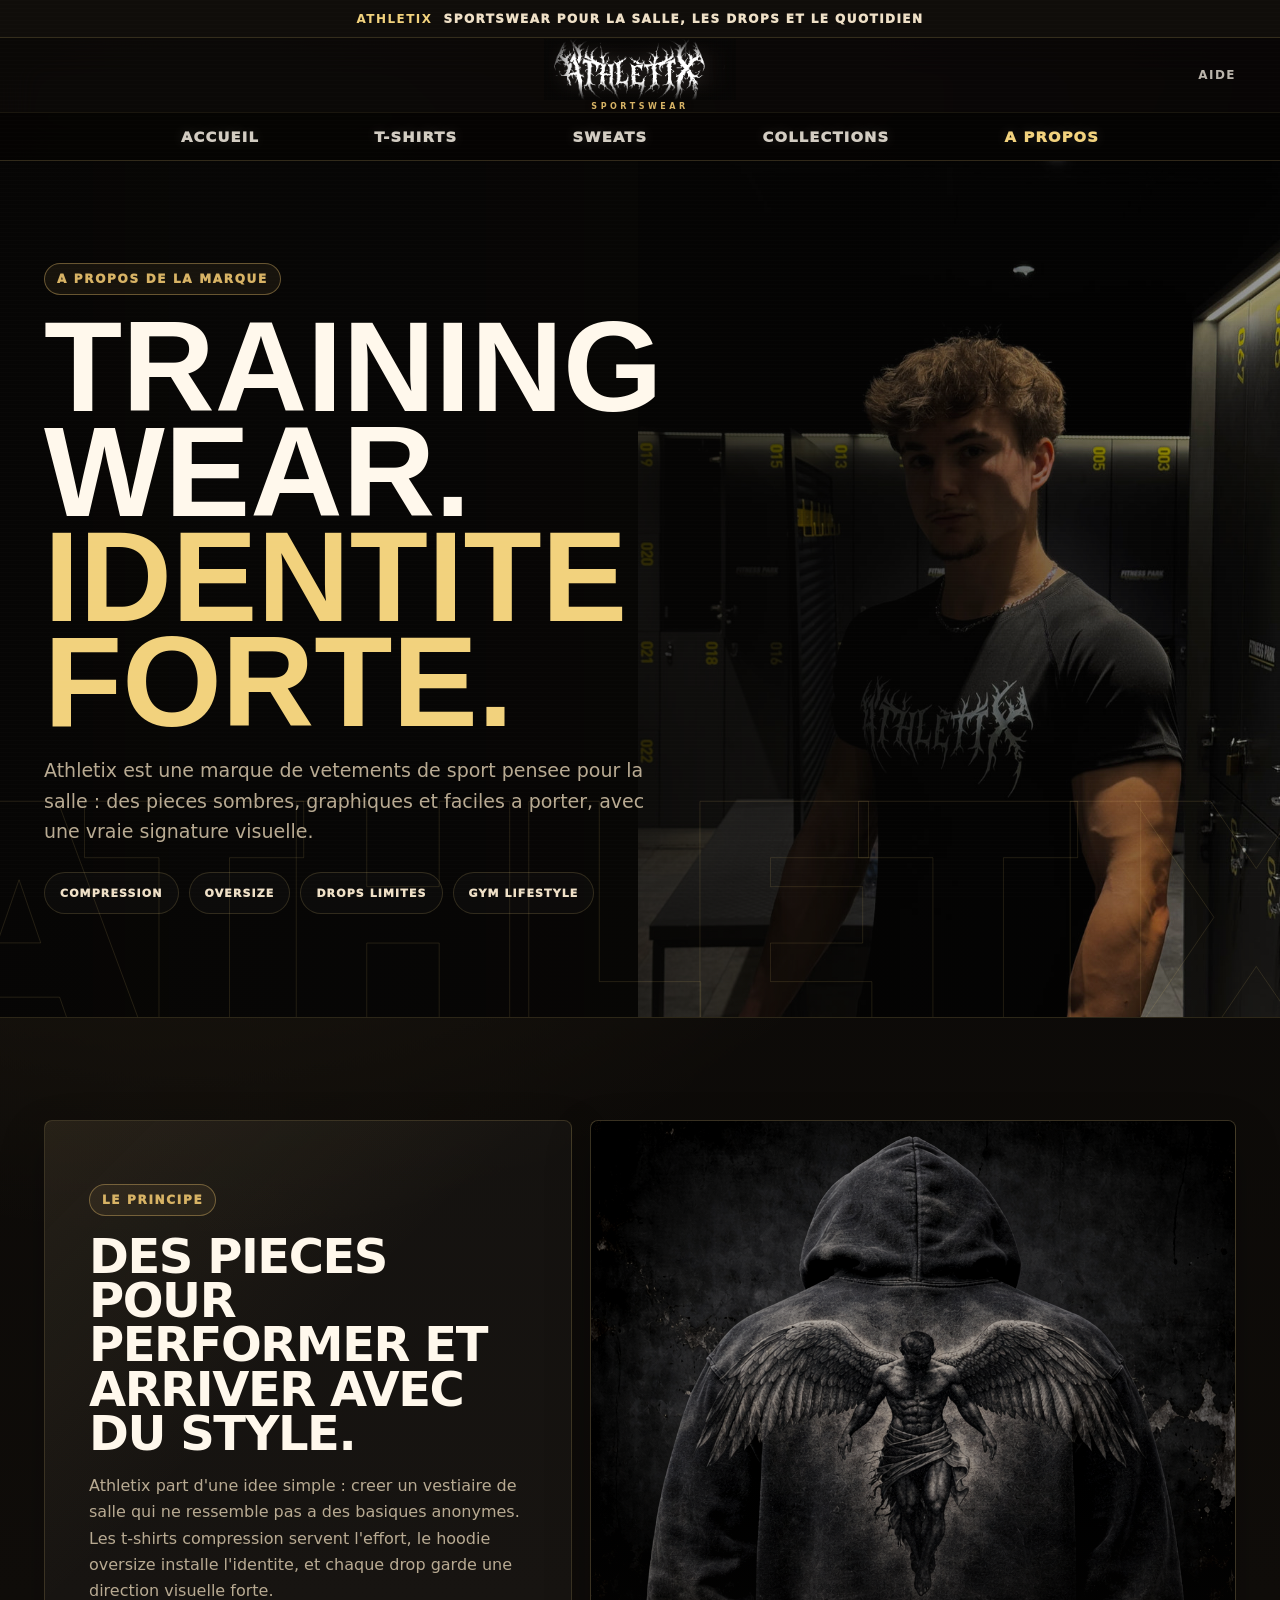
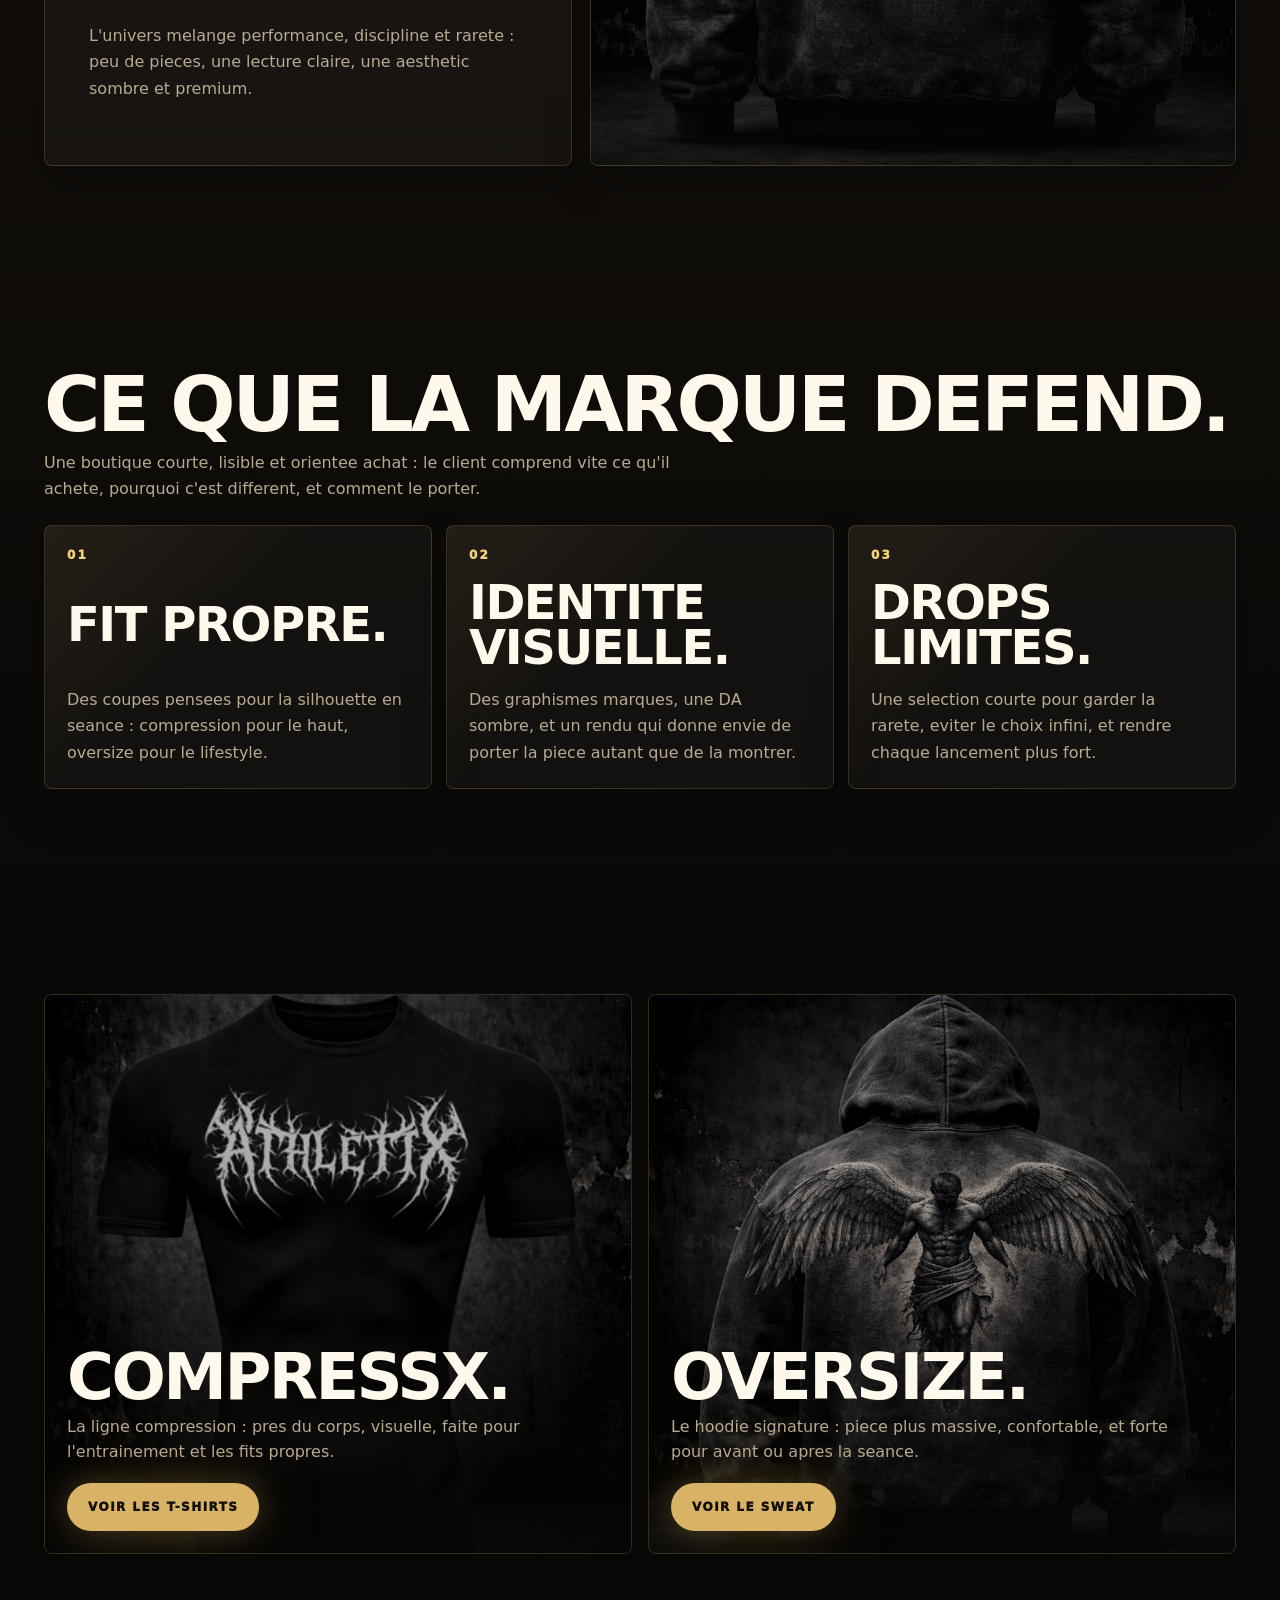
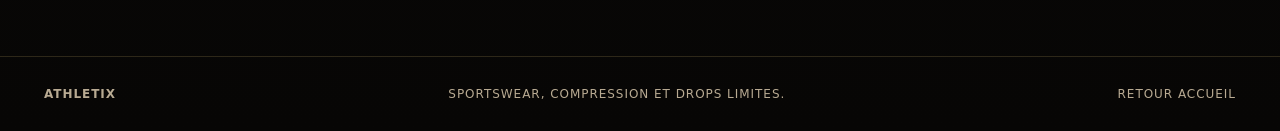
==== about.html @ 8e7ff3fc "Initial Athletix boutique Initial Athletix boutique" ====
<!doctype html>
<html lang="fr">
<head>
  <meta charset="utf-8">
  <meta name="viewport" content="width=device-width, initial-scale=1">
  <title>Athletix | A propos</title>
  <meta name="description" content="Decouvrir l'univers Athletix : sportswear premium, compression, hoodie oversize et drops limites.">
  <link rel="stylesheet" href="assets/auth-ui.css">
  <style>
    :root {
      --bg: #070605;
      --ink: #fff8ec;
      --muted: #b8aa92;
      --soft: #efe0c7;
      --gold: #d8b365;
      --gold-2: #f2d27d;
      --line: rgba(242,210,125,.16);
      --line-strong: rgba(216,179,101,.42);
      --shadow: 0 0 32px rgba(216,179,101,.28), 0 0 90px rgba(159,116,50,.16);
      --radius: 8px;
    }

    * { box-sizing: border-box; }
    html { scroll-behavior: smooth; background: var(--bg); }
    body {
      margin: 0;
      color: var(--ink);
      background:
        radial-gradient(circle at 14% 8%, rgba(216,179,101,.16), transparent 30%),
        radial-gradient(circle at 82% 0%, rgba(143,51,45,.12), transparent 28%),
        linear-gradient(180deg, #070605 0%, #100d0a 48%, #070605 100%);
      font-family: Inter, ui-sans-serif, system-ui, -apple-system, BlinkMacSystemFont, "Segoe UI", sans-serif;
    }

    a { color: inherit; text-decoration: none; }
    h1, h2, h3, p { margin: 0; }
    img { display: block; max-width: 100%; }

    .noise {
      position: fixed;
      inset: 0;
      z-index: 80;
      pointer-events: none;
      opacity: .13;
      background-image: linear-gradient(rgba(255,255,255,.06) 1px, transparent 1px);
      background-size: 100% 4px;
      mix-blend-mode: screen;
    }

    .announcement {
      min-height: 38px;
      display: flex;
      align-items: center;
      justify-content: center;
      border-bottom: 1px solid var(--line);
      background: #100d0a;
      color: var(--soft);
      font-size: 12px;
      font-weight: 950;
      letter-spacing: .12em;
      text-transform: uppercase;
    }

    .announcement b { color: var(--gold-2); }

    .header {
      position: sticky;
      top: 0;
      z-index: 70;
      backdrop-filter: blur(18px);
      background: rgba(7,6,5,.82);
      border-bottom: 1px solid var(--line);
    }

    .header-inner {
      height: 74px;
      padding: 0 clamp(14px, 4vw, 44px);
      display: grid;
      grid-template-columns: 1fr auto 1fr;
      align-items: center;
      gap: 20px;
    }

    .brand {
      display: grid;
      place-items: center;
      gap: 3px;
      width: clamp(138px, 15vw, 220px);
      min-height: 58px;
      line-height: .82;
      font-weight: 950;
      text-transform: uppercase;
      letter-spacing: -.03em;
      text-shadow: 0 0 22px rgba(216,179,101,.18);
      overflow: hidden;
    }

    .brand-wordmark {
      width: 100%;
      height: clamp(38px, 4.8vw, 62px);
      position: relative;
      overflow: hidden;
      display: block;
    }

    .brand-wordmark img {
      position: absolute;
      left: 50%;
      top: 50%;
      width: 100%;
      height: 100%;
      max-width: none;
      object-fit: contain;
      transform: translate(-50%, -50%);
      filter: grayscale(1) brightness(1.68) contrast(1.3) drop-shadow(0 0 13px rgba(255,248,236,.18));
      mix-blend-mode: screen;
    }

    .brand-wordmark::before {
      content: "";
      position: absolute;
      inset: 0;
      z-index: 1;
      background:
        linear-gradient(90deg, rgba(7,6,5,1) 0%, transparent 15%, transparent 85%, rgba(7,6,5,1) 100%),
        linear-gradient(180deg, rgba(7,6,5,1) 0%, transparent 30%, transparent 70%, rgba(7,6,5,1) 100%);
      pointer-events: none;
    }

    .brand small {
      font-size: 8px;
      line-height: 1;
      font-weight: 850;
      letter-spacing: .44em;
      color: var(--gold);
    }

    .header-actions {
      display: flex;
      justify-content: flex-end;
      align-items: center;
      gap: 20px;
    }

    .header-actions a {
      color: rgba(255,248,236,.72);
      font-size: 12px;
      font-weight: 850;
      text-transform: uppercase;
      letter-spacing: .12em;
    }

    .category-nav {
      min-height: 48px;
      padding: 0 clamp(16px, 5vw, 78px);
      display: flex;
      align-items: center;
      justify-content: center;
      gap: clamp(34px, 9vw, 132px);
      border-top: 1px solid rgba(242,210,125,.08);
      background: rgba(4,3,2,.82);
    }

    .category-nav a {
      color: rgba(255,248,236,.82);
      font-size: clamp(12px, 1.15vw, 15px);
      font-weight: 950;
      letter-spacing: .08em;
      text-transform: uppercase;
      text-shadow: 0 0 14px rgba(255,248,236,.16);
    }

    .category-nav a.active { color: var(--gold-2); }

    .about-hero {
      min-height: 76vh;
      padding: clamp(54px, 8vw, 108px) clamp(14px, 4vw, 44px);
      display: grid;
      align-items: center;
      position: relative;
      overflow: hidden;
      border-bottom: 1px solid var(--line);
      background:
        linear-gradient(90deg, rgba(7,6,5,.96), rgba(7,6,5,.72) 52%, rgba(7,6,5,.14)),
        url("assets/tee-black-hover.jpg") right center / contain no-repeat,
        #070605;
    }

    .about-hero::after {
      content: "ATHLETIX";
      position: absolute;
      right: -5vw;
      bottom: -3vw;
      color: transparent;
      -webkit-text-stroke: 1px rgba(242,210,125,.12);
      font-size: clamp(140px, 24vw, 380px);
      line-height: .8;
      font-weight: 950;
      letter-spacing: -.08em;
      pointer-events: none;
    }

    .hero-copy {
      position: relative;
      z-index: 2;
      width: min(820px, 100%);
      display: grid;
      gap: 20px;
    }

    .kicker {
      width: max-content;
      padding: 8px 12px;
      border: 1px solid var(--line-strong);
      border-radius: 999px;
      color: var(--gold);
      background: rgba(216,179,101,.08);
      font-size: 12px;
      font-weight: 950;
      text-transform: uppercase;
      letter-spacing: .14em;
    }

    h1 {
      max-width: 820px;
      font-family: Impact, Haettenschweiler, "Arial Narrow Bold", sans-serif;
      font-size: clamp(62px, 10vw, 148px);
      line-height: .82;
      letter-spacing: 0;
      text-transform: uppercase;
    }

    h1 span { color: var(--gold-2); display: block; }

    .hero-copy p {
      max-width: 620px;
      color: var(--muted);
      font-size: clamp(16px, 1.5vw, 19px);
      line-height: 1.6;
    }

    .pill-row {
      display: flex;
      flex-wrap: wrap;
      gap: 10px;
      margin-top: 6px;
    }

    .pill-row span {
      min-height: 42px;
      padding: 0 15px;
      display: inline-flex;
      align-items: center;
      border: 1px solid var(--line);
      border-radius: 999px;
      background: rgba(255,255,255,.025);
      color: var(--soft);
      font-size: 11px;
      font-weight: 950;
      letter-spacing: .1em;
      text-transform: uppercase;
    }

    .section {
      padding: clamp(54px, 8vw, 104px) clamp(14px, 4vw, 44px);
    }

    .section-inner {
      width: min(1220px, 100%);
      margin: 0 auto;
    }

    .section-title {
      display: grid;
      gap: 12px;
      margin-bottom: 24px;
    }

    .section-title h2 {
      font-size: clamp(38px, 6vw, 86px);
      line-height: .88;
      letter-spacing: -.04em;
      text-transform: uppercase;
    }

    .section-title p {
      max-width: 680px;
      color: var(--muted);
      line-height: 1.6;
      font-size: 16px;
    }

    .story-grid {
      display: grid;
      grid-template-columns: .9fr 1.1fr;
      gap: 18px;
      align-items: stretch;
    }

    .story-card,
    .image-card,
    .value-card {
      border: 1px solid var(--line);
      border-radius: var(--radius);
      background:
        linear-gradient(135deg, rgba(216,179,101,.08), transparent 42%),
        rgba(255,255,255,.03);
      box-shadow: 0 18px 46px rgba(0,0,0,.24);
      overflow: hidden;
    }

    .story-card {
      padding: clamp(24px, 4vw, 44px);
      display: grid;
      align-content: center;
      gap: 18px;
    }

    .story-card h3,
    .value-card h3 {
      font-size: clamp(26px, 4vw, 48px);
      line-height: .92;
      letter-spacing: -.03em;
      text-transform: uppercase;
    }

    .story-card p,
    .value-card p {
      color: var(--muted);
      line-height: 1.65;
    }

    .image-card {
      min-height: 520px;
      position: relative;
    }

    .image-card img {
      width: 100%;
      height: 100%;
      object-fit: cover;
      filter: contrast(1.08) saturate(.82) brightness(.74);
    }

    .image-card::after {
      content: "";
      position: absolute;
      inset: 0;
      background: linear-gradient(0deg, rgba(7,6,5,.78), transparent 45%);
      pointer-events: none;
    }

    .value-grid {
      display: grid;
      grid-template-columns: repeat(3, 1fr);
      gap: 14px;
    }

    .value-card {
      min-height: 250px;
      padding: 22px;
      display: grid;
      align-content: space-between;
      gap: 18px;
    }

    .value-card span {
      color: var(--gold-2);
      font-size: 12px;
      font-weight: 950;
      letter-spacing: .18em;
      text-transform: uppercase;
    }

    .product-story {
      display: grid;
      grid-template-columns: repeat(2, 1fr);
      gap: 16px;
    }

    .product-panel {
      min-height: 560px;
      position: relative;
      overflow: hidden;
      border: 1px solid var(--line);
      border-radius: var(--radius);
      background: #100d0a;
    }

    .product-panel img {
      position: absolute;
      inset: 0;
      width: 100%;
      height: 100%;
      object-fit: cover;
      filter: contrast(1.08) saturate(.82) brightness(.72);
    }

    .product-panel::after {
      content: "";
      position: absolute;
      inset: 0;
      background: linear-gradient(0deg, rgba(7,6,5,.9), transparent 52%);
    }

    .product-copy {
      position: absolute;
      left: 22px;
      right: 22px;
      bottom: 22px;
      z-index: 2;
      display: grid;
      gap: 10px;
    }

    .product-copy h3 {
      font-size: clamp(34px, 5vw, 68px);
      line-height: .86;
      letter-spacing: -.04em;
      text-transform: uppercase;
    }

    .product-copy p {
      max-width: 520px;
      color: var(--muted);
      line-height: 1.55;
    }

    .button-row {
      display: flex;
      flex-wrap: wrap;
      gap: 12px;
      margin-top: 8px;
    }

    .button {
      min-height: 48px;
      padding: 0 20px;
      display: inline-flex;
      align-items: center;
      justify-content: center;
      border: 1px solid var(--line-strong);
      border-radius: 999px;
      background: var(--gold);
      color: #120e09;
      font-size: 12px;
      font-weight: 950;
      text-transform: uppercase;
      letter-spacing: .12em;
      box-shadow: var(--shadow);
    }

    .button.dark {
      background: rgba(7,6,5,.58);
      color: var(--ink);
      box-shadow: none;
    }

    .footer {
      padding: 30px clamp(14px, 4vw, 44px);
      display: flex;
      flex-wrap: wrap;
      gap: 12px 24px;
      justify-content: space-between;
      border-top: 1px solid var(--line);
      color: var(--muted);
      font-size: 12px;
      text-transform: uppercase;
      letter-spacing: .08em;
    }

    @media (max-width: 860px) {
      .header-inner { height: 66px; padding-inline: 12px; }
      .brand { width: 142px; min-height: 50px; }
      .brand-wordmark { height: 38px; }
      .brand-wordmark img { width: 100%; }
      .header-actions { display: none; }
      .category-nav {
        justify-content: flex-start;
        gap: 28px;
        min-height: 44px;
        padding-inline: 14px;
        overflow-x: auto;
        scrollbar-width: none;
      }
      .category-nav::-webkit-scrollbar { display: none; }
      .category-nav a { flex: 0 0 auto; font-size: 11px; }
      .about-hero { min-height: 620px; background-size: cover; background-position: center bottom; }
      .story-grid,
      .value-grid,
      .product-story { grid-template-columns: 1fr; }
      .image-card,
      .product-panel { min-height: 440px; }
    }
  </style>
</head>
<body>
  <div class="noise" aria-hidden="true"></div>

  <div class="announcement"><b>Athletix</b>&nbsp; sportswear pour la salle, les drops et le quotidien</div>

  <header class="header">
    <div class="header-inner">
      <div></div>
      <a class="brand" href="index.html" aria-label="Athletix accueil">
        <span class="brand-wordmark">
          <img src="assets/athletix-wordmark.png?v=3" alt="">
        </span>
        <small>sportswear</small>
      </a>
      <div class="header-actions">
        <a href="index.html#faq">Aide</a>
        <div class="auth-profile" data-auth-profile hidden></div>
      </div>
    </div>
    <nav class="category-nav" aria-label="Categories principales">
      <a href="index.html">Accueil</a>
      <a href="tshirts.html">T-shirts</a>
      <a href="sweats.html">Sweats</a>
      <a href="collections.html">Collections</a>
      <a class="active" href="about.html">A propos</a>
    </nav>
  </header>

  <main>
    <section class="about-hero">
      <div class="hero-copy">
        <span class="kicker">A propos de la marque</span>
        <h1>Training wear.<br><span>Identite forte.</span></h1>
        <p>Athletix est une marque de vetements de sport pensee pour la salle : des pieces sombres, graphiques et faciles a porter, avec une vraie signature visuelle.</p>
        <div class="pill-row">
          <span>Compression</span>
          <span>Oversize</span>
          <span>Drops limites</span>
          <span>Gym lifestyle</span>
        </div>
      </div>
    </section>

    <section class="section">
      <div class="section-inner story-grid">
        <div class="story-card">
          <span class="kicker">Le principe</span>
          <h3>Des pieces pour performer et arriver avec du style.</h3>
          <p>Athletix part d'une idee simple : creer un vestiaire de salle qui ne ressemble pas a des basiques anonymes. Les t-shirts compression servent l'effort, le hoodie oversize installe l'identite, et chaque drop garde une direction visuelle forte.</p>
          <p>L'univers melange performance, discipline et rarete : peu de pieces, une lecture claire, une aesthetic sombre et premium.</p>
        </div>
        <div class="image-card">
          <img src="assets/collection-ange-dechu.png" alt="Collection Ange Dechu Athletix">
        </div>
      </div>
    </section>

    <section class="section">
      <div class="section-inner">
        <div class="section-title">
          <h2>Ce que la marque defend.</h2>
          <p>Une boutique courte, lisible et orientee achat : le client comprend vite ce qu'il achete, pourquoi c'est different, et comment le porter.</p>
        </div>
        <div class="value-grid">
          <article class="value-card">
            <span>01</span>
            <h3>Fit propre.</h3>
            <p>Des coupes pensees pour la silhouette en seance : compression pour le haut, oversize pour le lifestyle.</p>
          </article>
          <article class="value-card">
            <span>02</span>
            <h3>Identite visuelle.</h3>
            <p>Des graphismes marques, une DA sombre, et un rendu qui donne envie de porter la piece autant que de la montrer.</p>
          </article>
          <article class="value-card">
            <span>03</span>
            <h3>Drops limites.</h3>
            <p>Une selection courte pour garder la rarete, eviter le choix infini, et rendre chaque lancement plus fort.</p>
          </article>
        </div>
      </div>
    </section>

    <section class="section">
      <div class="section-inner product-story">
        <article class="product-panel">
          <img src="assets/collection-compressx.png" alt="T-shirt compression noir Athletix">
          <div class="product-copy">
            <h3>CompressX.</h3>
            <p>La ligne compression : pres du corps, visuelle, faite pour l'entrainement et les fits propres.</p>
            <div class="button-row"><a class="button" href="tshirts.html">Voir les t-shirts</a></div>
          </div>
        </article>
        <article class="product-panel">
          <img src="assets/hoodie-front.png" alt="Hoodie oversize Athletix">
          <div class="product-copy">
            <h3>Oversize.</h3>
            <p>Le hoodie signature : piece plus massive, confortable, et forte pour avant ou apres la seance.</p>
            <div class="button-row"><a class="button" href="sweats.html">Voir le sweat</a></div>
          </div>
        </article>
      </div>
    </section>
  </main>

  <footer class="footer">
    <strong>Athletix</strong>
    <span>Sportswear, compression et drops limites.</span>
    <span><a href="index.html">Retour accueil</a></span>
  </footer>
  <script src="assets/auth.js"></script>
  <script>
    window.AthletixAuth.mountProfileMenu();
  </script>
</body>
</html>
---- assets/auth-ui.css ----
.auth-profile {
  position: relative;
  display: inline-flex;
  align-items: center;
}

.auth-profile[hidden] {
  display: none;
}

.profile-trigger {
  width: 40px;
  height: 40px;
  border: 1px solid rgba(242,210,125,.22);
  border-radius: 999px;
  background: rgba(255,248,236,.04);
  color: inherit;
  display: grid;
  place-items: center;
  cursor: pointer;
}

.profile-avatar {
  width: 28px;
  height: 28px;
  border-radius: 999px;
  display: grid;
  place-items: center;
  background: linear-gradient(180deg, #f2d27d, #c59b45);
  color: #120e09;
  font-size: 11px;
  font-weight: 950;
  letter-spacing: .04em;
}

.profile-menu {
  position: absolute;
  top: calc(100% + 10px);
  right: 0;
  z-index: 90;
  width: 210px;
  padding: 8px;
  border: 1px solid rgba(242,210,125,.18);
  border-radius: 10px;
  background: rgba(12,10,8,.96);
  box-shadow: 0 24px 70px rgba(0,0,0,.38);
  backdrop-filter: blur(18px);
}

.profile-menu[hidden] {
  display: none;
}

.profile-menu strong,
.profile-menu a {
  display: flex;
  min-height: 38px;
  align-items: center;
  border-radius: 8px;
  padding: 0 10px;
  color: rgba(255,248,236,.86);
  font-size: 12px;
  font-weight: 850;
  letter-spacing: .04em;
  text-transform: uppercase;
}

.profile-menu strong {
  color: #f2d27d;
  border-bottom: 1px solid rgba(242,210,125,.12);
  border-radius: 0;
  margin-bottom: 6px;
}

.profile-menu a:hover {
  background: rgba(216,179,101,.12);
  color: #fff8ec;
}
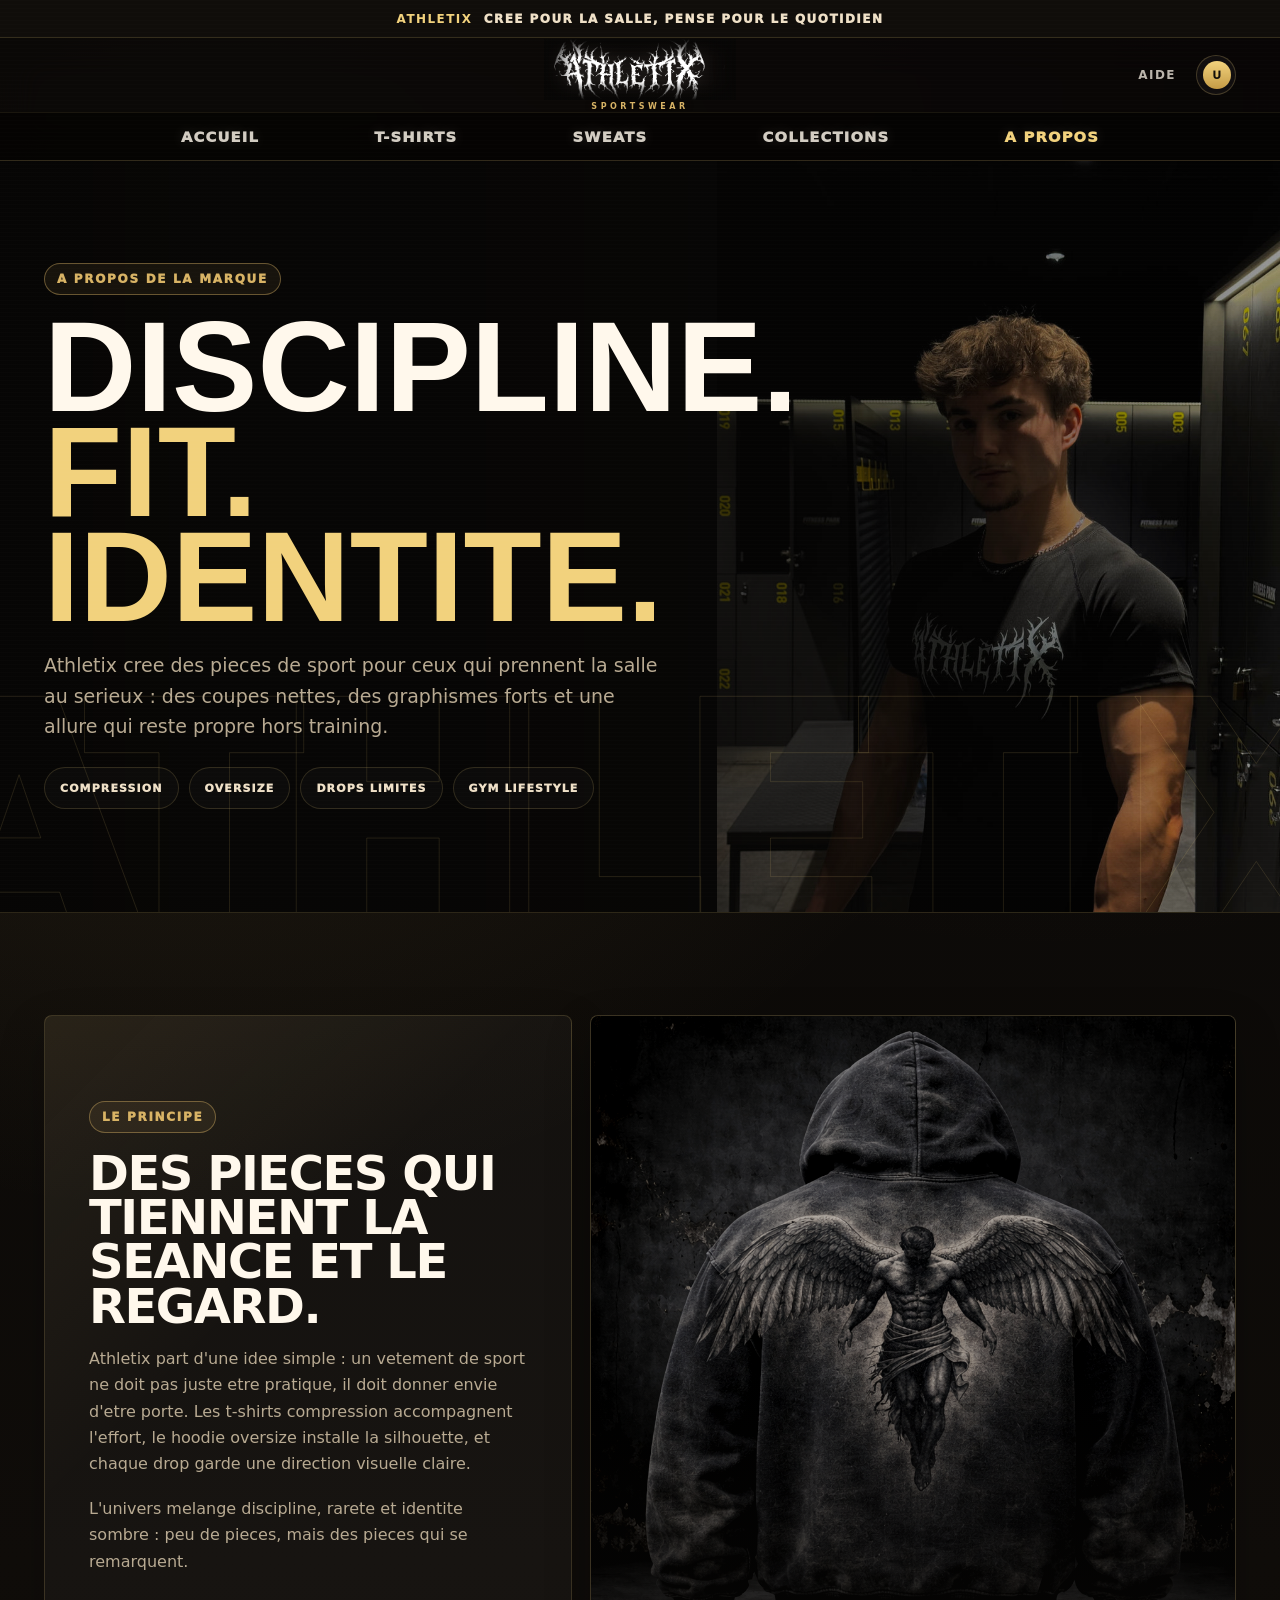
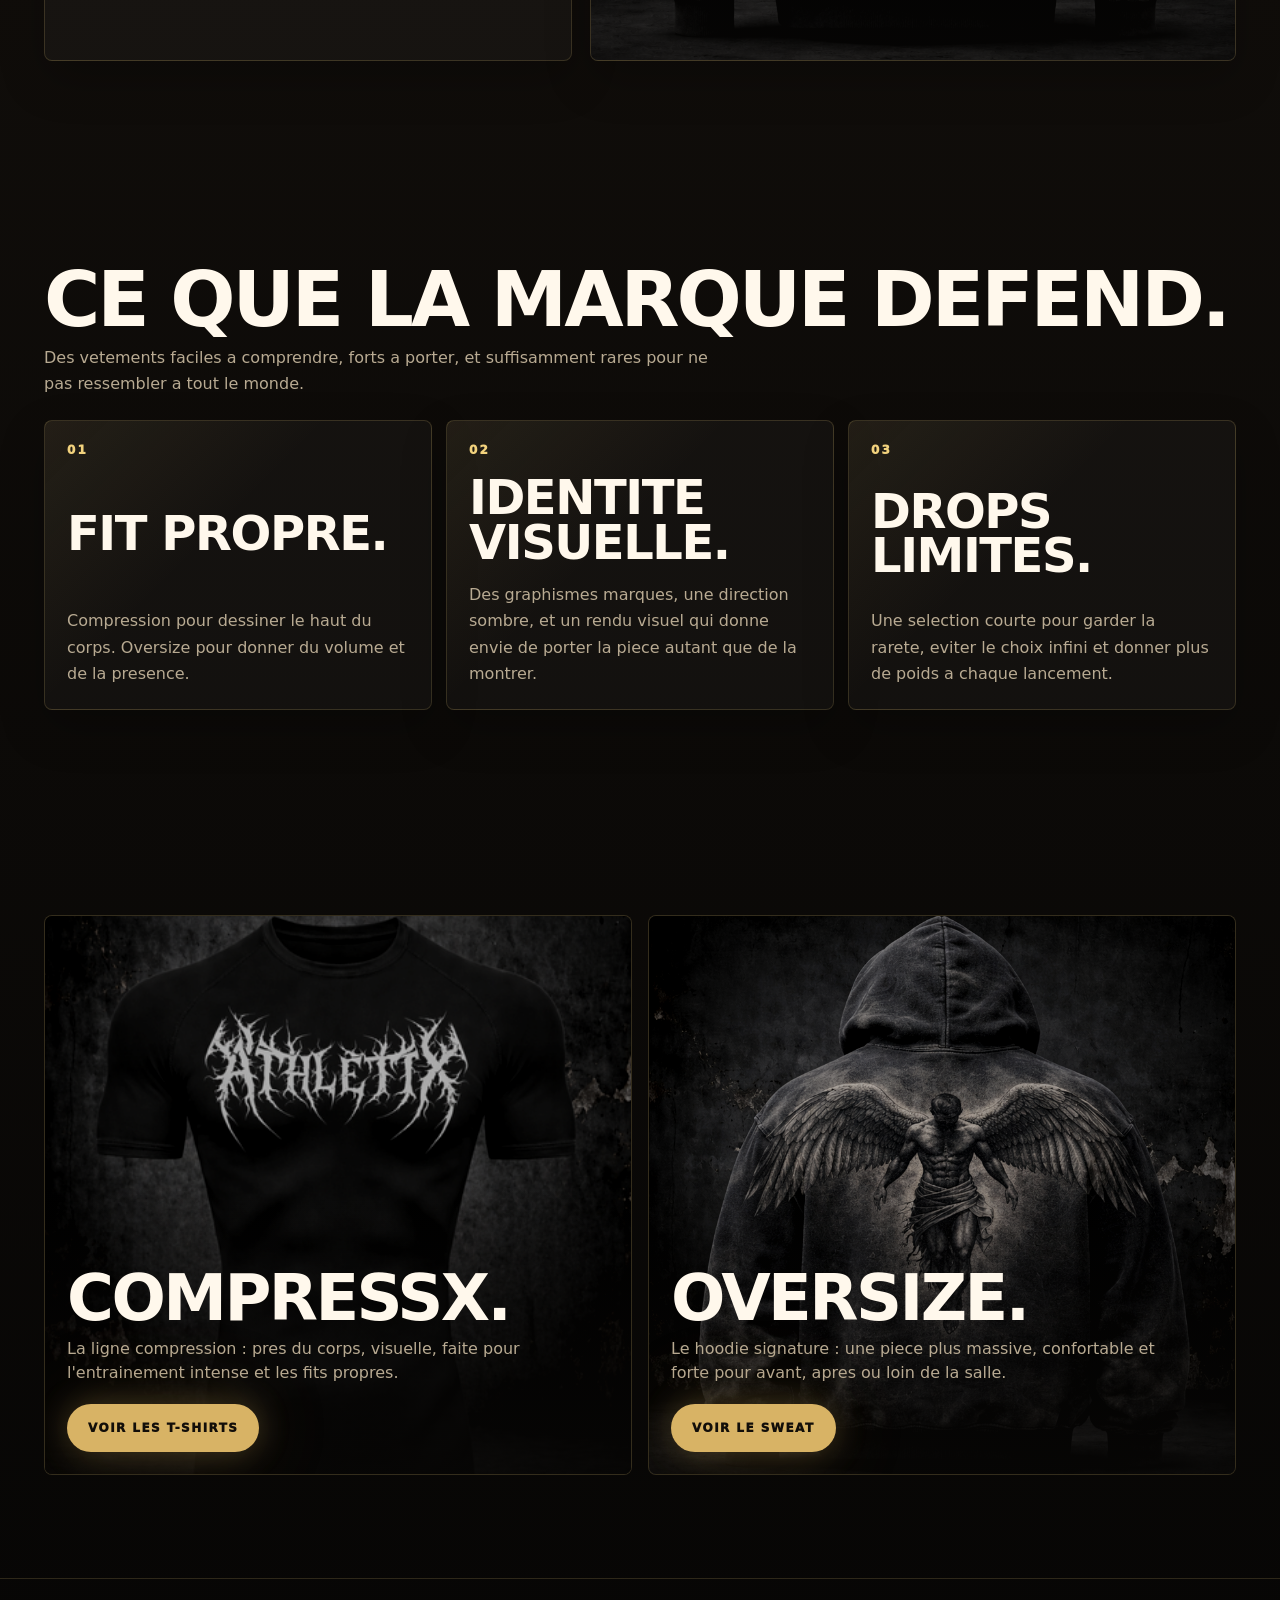
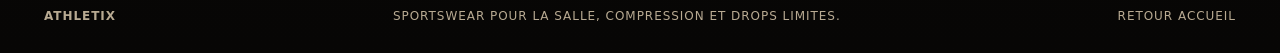
==== commit 31172c10: "Update Athletix boutique" ====
--- a/about.html
+++ b/about.html
@@ -4,7 +4,7 @@
   <meta charset="utf-8">
   <meta name="viewport" content="width=device-width, initial-scale=1">
   <title>Athletix | A propos</title>
-  <meta name="description" content="Decouvrir l'univers Athletix : sportswear premium, compression, hoodie oversize et drops limites.">
+  <meta name="description" content="Decouvrir Athletix : sportswear pour la salle, t-shirts compression, hoodie oversize et drops limites.">
   <link rel="stylesheet" href="assets/auth-ui.css">
   <style>
     :root {
@@ -497,7 +497,7 @@
 <body>
   <div class="noise" aria-hidden="true"></div>
 
-  <div class="announcement"><b>Athletix</b>&nbsp; sportswear pour la salle, les drops et le quotidien</div>
+  <div class="announcement"><b>Athletix</b>&nbsp; cree pour la salle, pense pour le quotidien</div>
 
   <header class="header">
     <div class="header-inner">
@@ -526,8 +526,8 @@
     <section class="about-hero">
       <div class="hero-copy">
         <span class="kicker">A propos de la marque</span>
-        <h1>Training wear.<br><span>Identite forte.</span></h1>
-        <p>Athletix est une marque de vetements de sport pensee pour la salle : des pieces sombres, graphiques et faciles a porter, avec une vraie signature visuelle.</p>
+        <h1>Discipline.<br><span>Fit. Identite.</span></h1>
+        <p>Athletix cree des pieces de sport pour ceux qui prennent la salle au serieux : des coupes nettes, des graphismes forts et une allure qui reste propre hors training.</p>
         <div class="pill-row">
           <span>Compression</span>
           <span>Oversize</span>
@@ -541,9 +541,9 @@
       <div class="section-inner story-grid">
         <div class="story-card">
           <span class="kicker">Le principe</span>
-          <h3>Des pieces pour performer et arriver avec du style.</h3>
-          <p>Athletix part d'une idee simple : creer un vestiaire de salle qui ne ressemble pas a des basiques anonymes. Les t-shirts compression servent l'effort, le hoodie oversize installe l'identite, et chaque drop garde une direction visuelle forte.</p>
-          <p>L'univers melange performance, discipline et rarete : peu de pieces, une lecture claire, une aesthetic sombre et premium.</p>
+          <h3>Des pieces qui tiennent la seance et le regard.</h3>
+          <p>Athletix part d'une idee simple : un vetement de sport ne doit pas juste etre pratique, il doit donner envie d'etre porte. Les t-shirts compression accompagnent l'effort, le hoodie oversize installe la silhouette, et chaque drop garde une direction visuelle claire.</p>
+          <p>L'univers melange discipline, rarete et identite sombre : peu de pieces, mais des pieces qui se remarquent.</p>
         </div>
         <div class="image-card">
           <img src="assets/collection-ange-dechu.png" alt="Collection Ange Dechu Athletix">
@@ -555,23 +555,23 @@
       <div class="section-inner">
         <div class="section-title">
           <h2>Ce que la marque defend.</h2>
-          <p>Une boutique courte, lisible et orientee achat : le client comprend vite ce qu'il achete, pourquoi c'est different, et comment le porter.</p>
+          <p>Des vetements faciles a comprendre, forts a porter, et suffisamment rares pour ne pas ressembler a tout le monde.</p>
         </div>
         <div class="value-grid">
           <article class="value-card">
             <span>01</span>
             <h3>Fit propre.</h3>
-            <p>Des coupes pensees pour la silhouette en seance : compression pour le haut, oversize pour le lifestyle.</p>
+            <p>Compression pour dessiner le haut du corps. Oversize pour donner du volume et de la presence.</p>
           </article>
           <article class="value-card">
             <span>02</span>
             <h3>Identite visuelle.</h3>
-            <p>Des graphismes marques, une DA sombre, et un rendu qui donne envie de porter la piece autant que de la montrer.</p>
+            <p>Des graphismes marques, une direction sombre, et un rendu visuel qui donne envie de porter la piece autant que de la montrer.</p>
           </article>
           <article class="value-card">
             <span>03</span>
             <h3>Drops limites.</h3>
-            <p>Une selection courte pour garder la rarete, eviter le choix infini, et rendre chaque lancement plus fort.</p>
+            <p>Une selection courte pour garder la rarete, eviter le choix infini et donner plus de poids a chaque lancement.</p>
           </article>
         </div>
       </div>
@@ -583,7 +583,7 @@
           <img src="assets/collection-compressx.png" alt="T-shirt compression noir Athletix">
           <div class="product-copy">
             <h3>CompressX.</h3>
-            <p>La ligne compression : pres du corps, visuelle, faite pour l'entrainement et les fits propres.</p>
+            <p>La ligne compression : pres du corps, visuelle, faite pour l'entrainement intense et les fits propres.</p>
             <div class="button-row"><a class="button" href="tshirts.html">Voir les t-shirts</a></div>
           </div>
         </article>
@@ -591,7 +591,7 @@
           <img src="assets/hoodie-front.png" alt="Hoodie oversize Athletix">
           <div class="product-copy">
             <h3>Oversize.</h3>
-            <p>Le hoodie signature : piece plus massive, confortable, et forte pour avant ou apres la seance.</p>
+            <p>Le hoodie signature : une piece plus massive, confortable et forte pour avant, apres ou loin de la salle.</p>
             <div class="button-row"><a class="button" href="sweats.html">Voir le sweat</a></div>
           </div>
         </article>
@@ -601,7 +601,7 @@
 
   <footer class="footer">
     <strong>Athletix</strong>
-    <span>Sportswear, compression et drops limites.</span>
+    <span>Sportswear pour la salle, compression et drops limites.</span>
     <span><a href="index.html">Retour accueil</a></span>
   </footer>
   <script src="assets/auth.js"></script>
--- a/assets/auth-ui.css
+++ b/assets/auth-ui.css
@@ -76,3 +76,22 @@
   background: rgba(216,179,101,.12);
   color: #fff8ec;
 }
+
+@media (max-width: 620px) {
+  .profile-trigger {
+    width: 38px;
+    height: 38px;
+  }
+
+  .profile-avatar {
+    width: 26px;
+    height: 26px;
+  }
+
+  .profile-menu {
+    position: fixed;
+    top: 118px;
+    right: 12px;
+    width: min(230px, calc(100vw - 24px));
+  }
+}
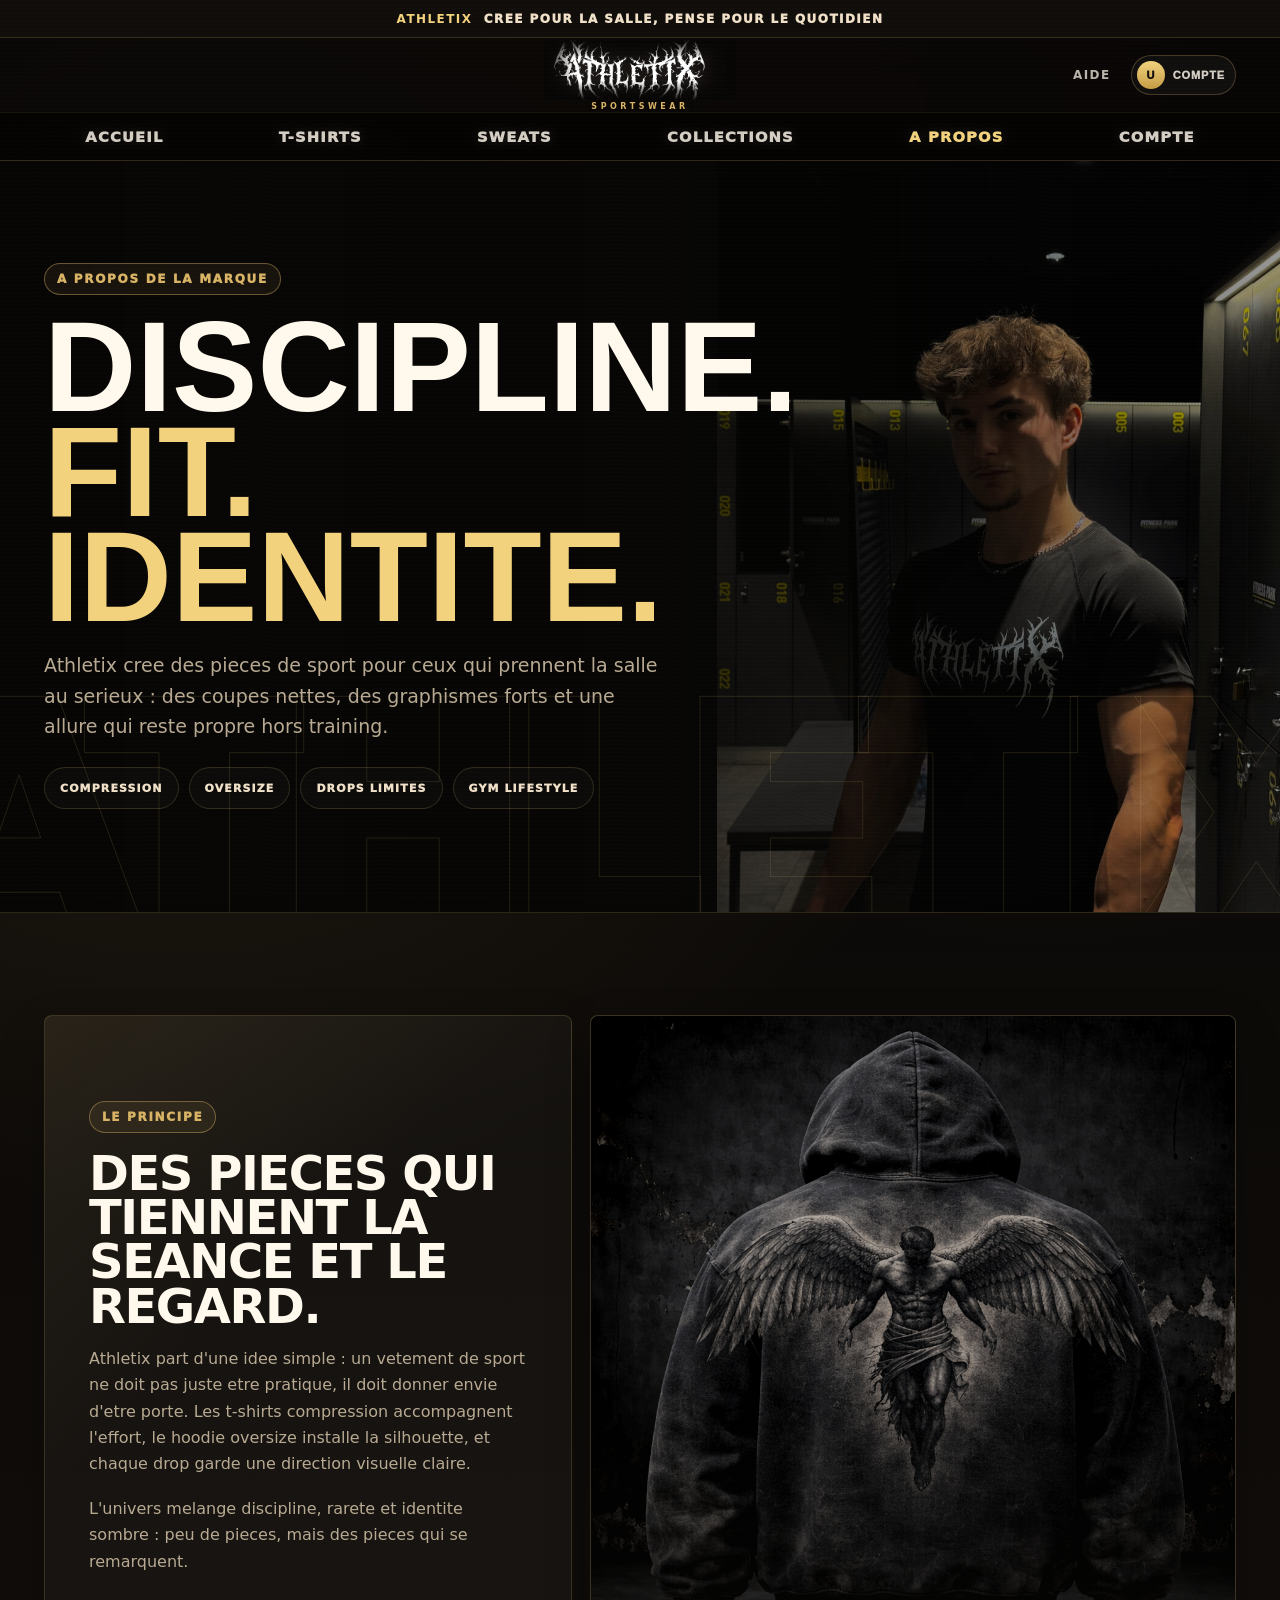
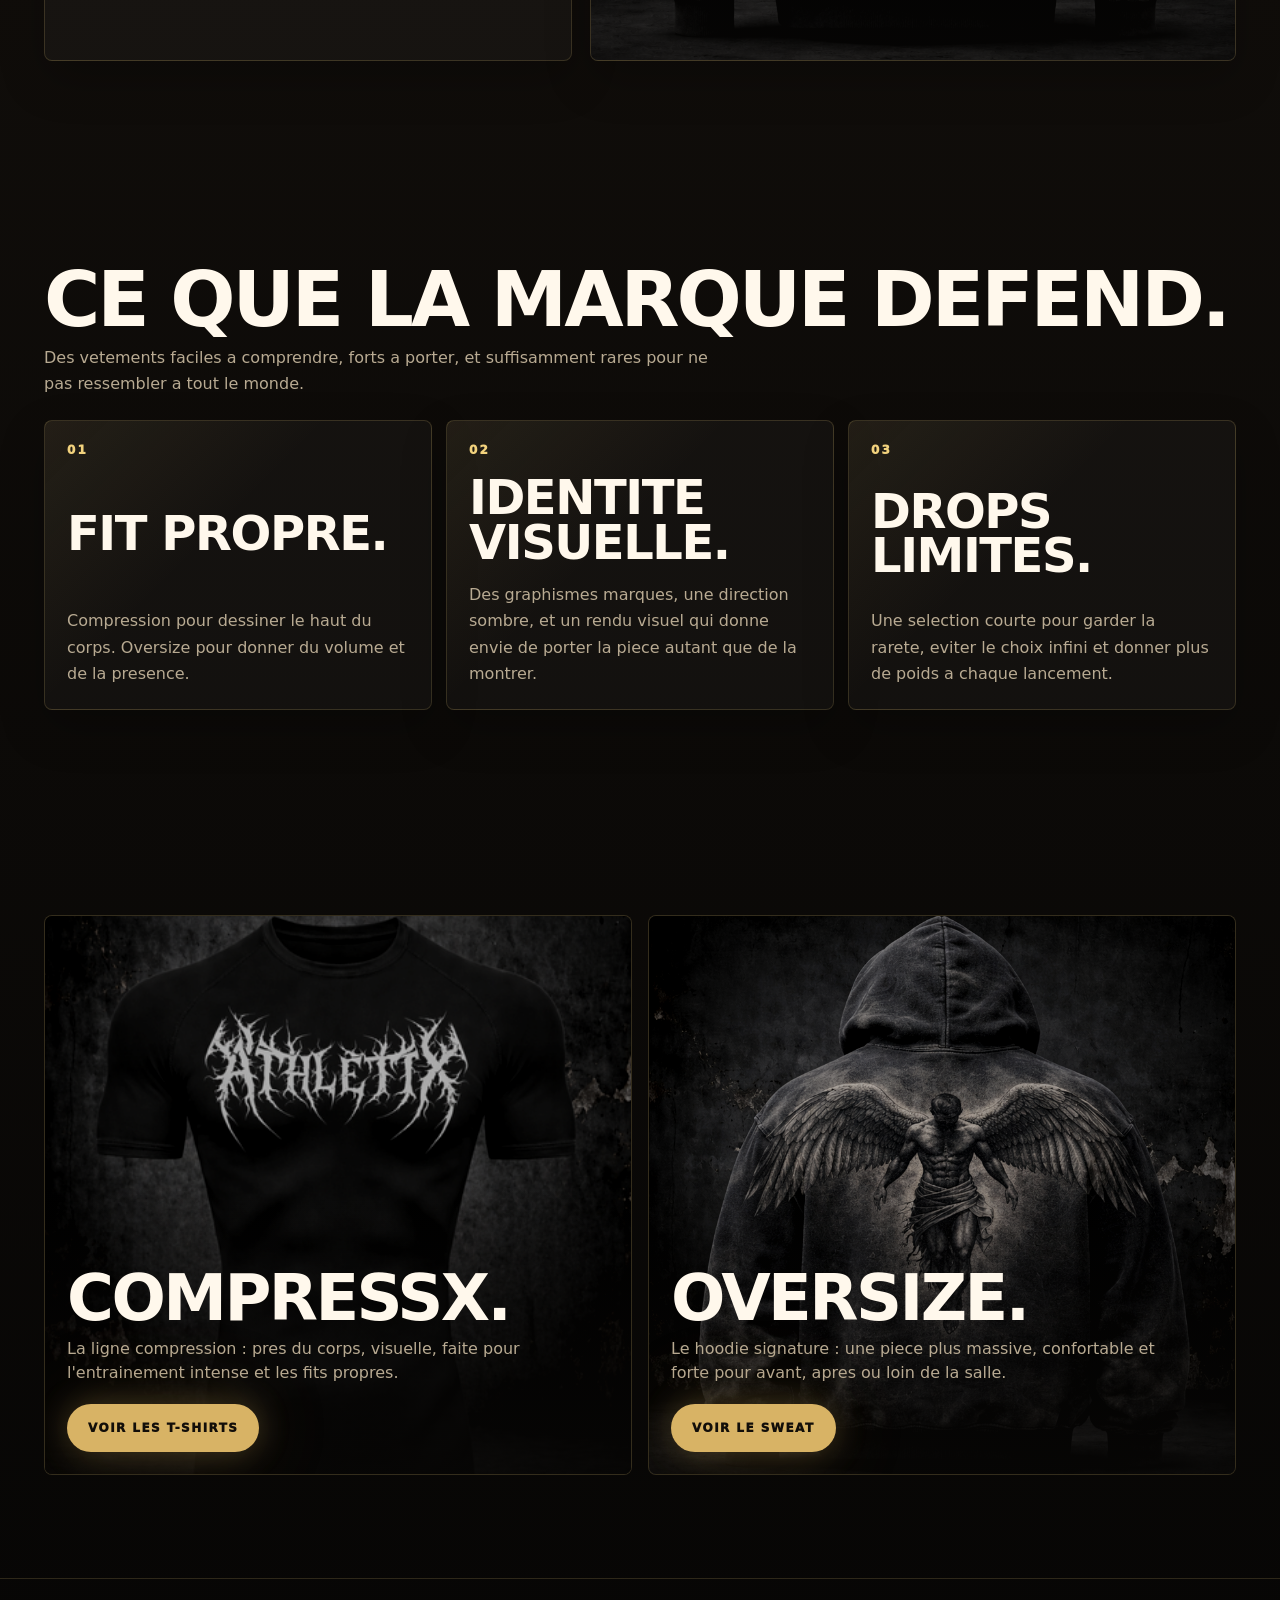
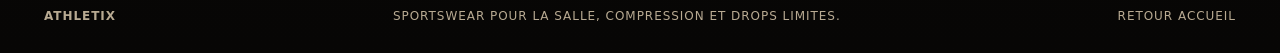
==== commit 1d0882f7: "Add files via upload" ====
--- a/about.html
+++ b/about.html
@@ -519,6 +519,7 @@
       <a href="sweats.html">Sweats</a>
       <a href="collections.html">Collections</a>
       <a class="active" href="about.html">A propos</a>
+      <a href="admin-login.html">Compte</a>
     </nav>
   </header>
 
--- a/assets/auth-ui.css
+++ b/assets/auth-ui.css
@@ -20,6 +20,15 @@
   cursor: pointer;
 }
 
+.profile-trigger.guest-profile,
+.profile-trigger.account-profile {
+  width: auto;
+  min-width: 40px;
+  padding: 0 10px 0 5px;
+  display: inline-flex;
+  gap: 8px;
+}
+
 .profile-avatar {
   width: 28px;
   height: 28px;
@@ -31,6 +40,14 @@
   font-size: 11px;
   font-weight: 950;
   letter-spacing: .04em;
+}
+
+.profile-label {
+  color: rgba(255,248,236,.82);
+  font-size: 11px;
+  font-weight: 950;
+  letter-spacing: .08em;
+  text-transform: uppercase;
 }
 
 .profile-menu {
@@ -79,18 +96,30 @@
 
 @media (max-width: 620px) {
   .profile-trigger {
-    width: 38px;
+    width: 42px;
     height: 38px;
   }
 
+  .profile-trigger.guest-profile,
+  .profile-trigger.account-profile {
+    height: 42px;
+    padding: 0;
+    border-color: rgba(242,210,125,.34);
+    background: rgba(216,179,101,.1);
+  }
+
   .profile-avatar {
-    width: 26px;
-    height: 26px;
+    width: 30px;
+    height: 30px;
+  }
+
+  .profile-label {
+    display: none;
   }
 
   .profile-menu {
     position: fixed;
-    top: 118px;
+    top: 148px;
     right: 12px;
     width: min(230px, calc(100vw - 24px));
   }
